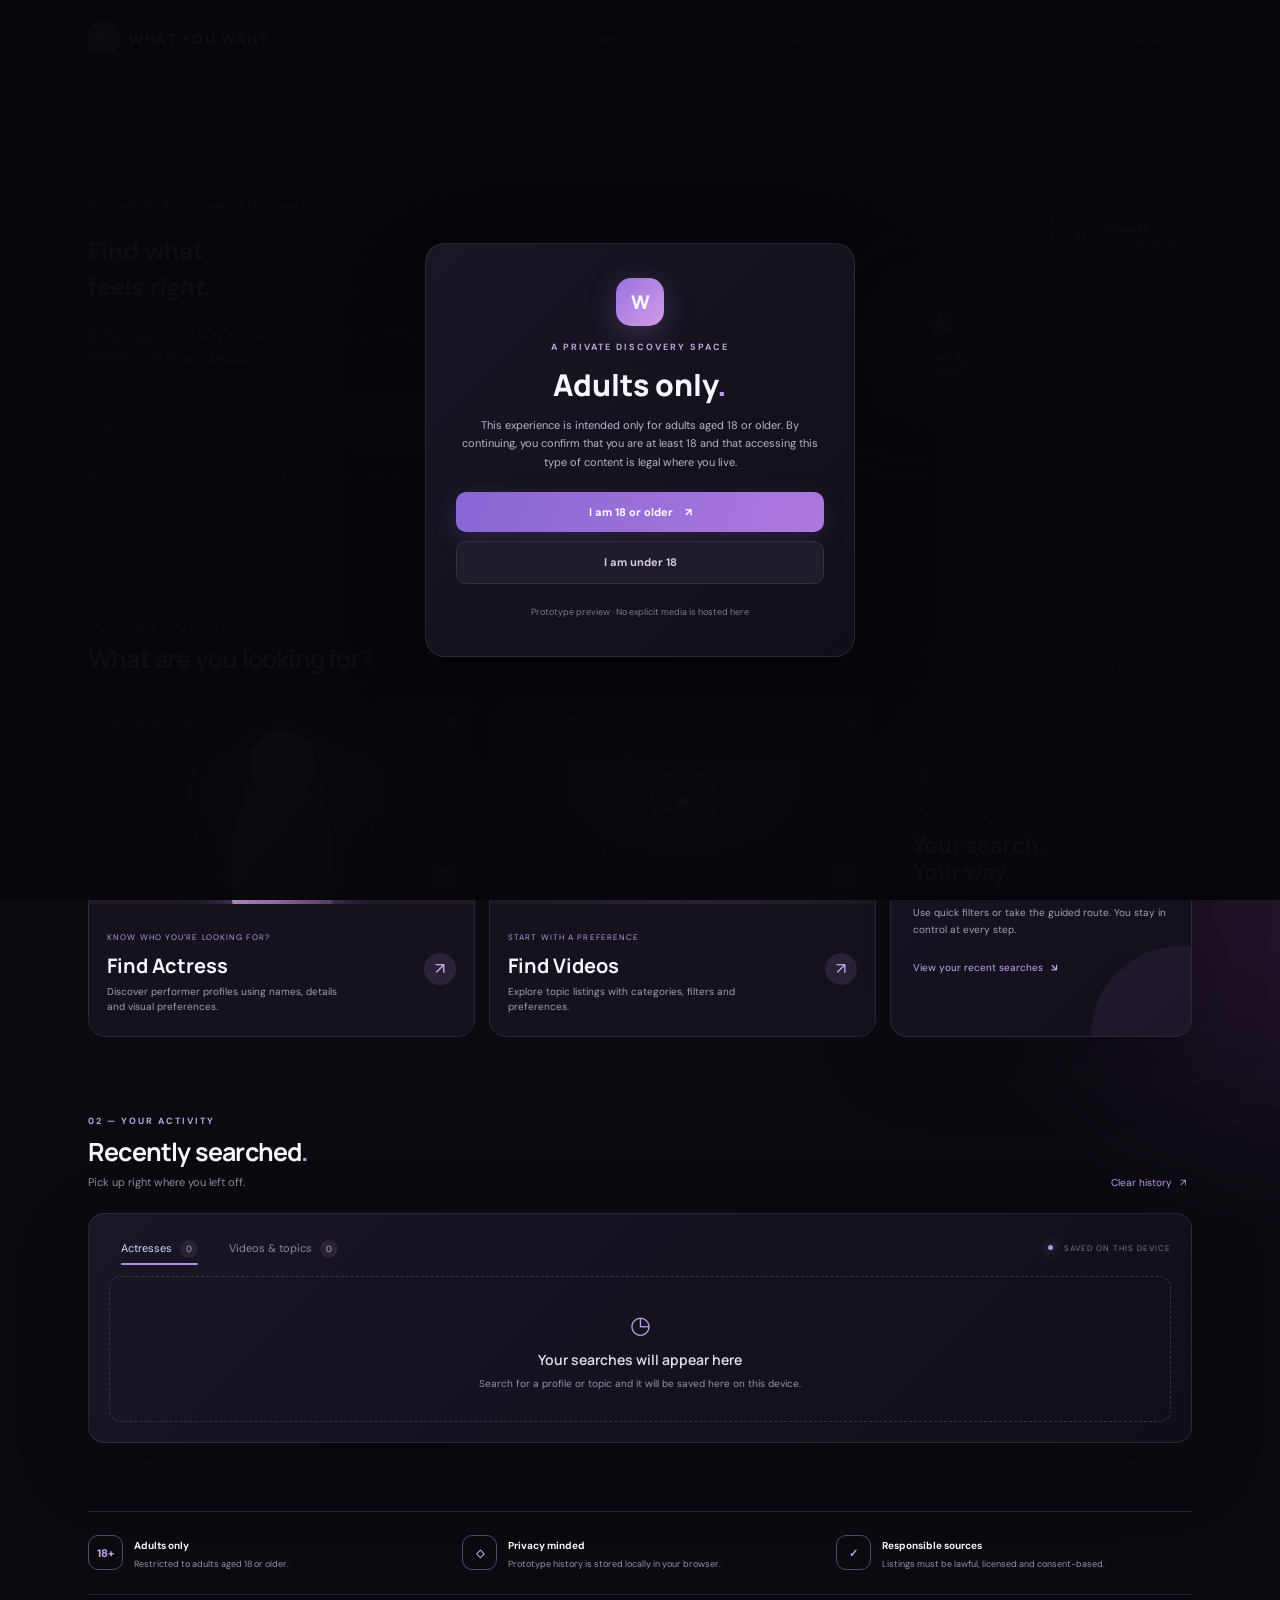
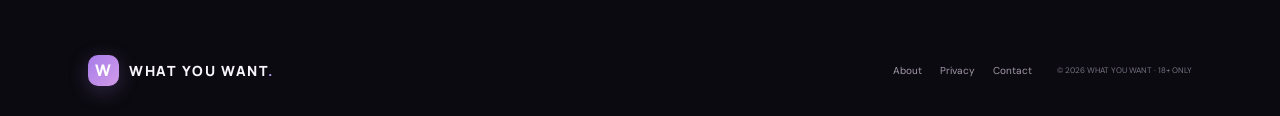
==== index.html @ 70e67f84 "Add files via upload" ====
<!doctype html>
<html lang="en">
<head>
  <meta charset="utf-8">
  <meta name="viewport" content="width=device-width, initial-scale=1">
  <meta name="theme-color" content="#0b0a10">
  <meta name="description" content="WHAT YOU WANT — a private, age-restricted discovery experience.">
  <title>WHAT YOU WANT — Discover what you want</title>
  <link rel="preconnect" href="https://fonts.googleapis.com">
  <link rel="preconnect" href="https://fonts.gstatic.com" crossorigin>
  <link href="https://fonts.googleapis.com/css2?family=DM+Sans:wght@400;500;600;700&family=Manrope:wght@400;500;600;700;800&display=swap" rel="stylesheet">
  <link rel="stylesheet" href="styles.css">
</head>
<body>
  <div class="ambient ambient-one"></div><div class="ambient ambient-two"></div>
  <div class="age-screen" id="ageScreen" role="dialog" aria-modal="true" aria-labelledby="ageTitle">
    <div class="age-card glass">
      <div class="brand-symbol">W<span>Y</span></div>
      <p class="eyebrow">A PRIVATE DISCOVERY SPACE</p>
      <h1 id="ageTitle">Adults only<span>.</span></h1>
      <p>This experience is intended only for adults aged 18 or older. By continuing, you confirm that you are at least 18 and that accessing this type of content is legal where you live.</p>
      <div class="age-actions">
        <button class="button button-primary" id="ageYes">I am 18 or older <span>↗</span></button>
        <button class="button button-ghost" id="ageNo">I am under 18</button>
      </div>
      <small>Prototype preview · No explicit media is hosted here</small>
    </div>
  </div>

  <header class="topbar">
    <a class="brand" href="#" aria-label="WHAT YOU WANT home"><span class="brand-icon">W</span><span>WHAT YOU WANT<span class="brand-dot">.</span></span></a>
    <nav class="main-nav"><a href="#discover" class="nav-active">Discover</a><a href="#recent">Recently searched</a><a href="#about">About</a></nav>
    <div class="top-actions"><span class="adult-pill">18+ ONLY</span><button class="menu-button" id="menuBtn" aria-label="Open menu">☰</button></div>
  </header>

  <main>
    <section class="hero-shell" id="discover">
      <div class="hero-copy">
        <div class="eyebrow"><span class="status-dot"></span> YOUR WORLD. YOUR PREFERENCES.</div>
        <h1>Find what<br>feels <em>right.</em></h1>
        <p>A more personal way to discover performer profiles and explore content topics — all in one place.</p>
        <div class="hero-search glass">
          <span class="search-symbol">⌕</span><input id="globalSearch" type="search" placeholder="Search a name, profile or topic..." aria-label="Search a name, profile or topic">
          <button class="button button-primary" id="globalSearchBtn">Search <span>↗</span></button>
        </div>
        <div class="hero-meta"><span><i></i> Personalised discovery</span><span>Private by design</span><span>Worldwide exploration</span></div>
      </div>
      <div class="hero-visual">
        <div class="visual-orbit orbit-a"></div><div class="visual-orbit orbit-b"></div>
        <div class="visual-core"><span class="core-star">✳</span><span class="core-label">YOUR<br>CHOICE</span></div>
        <div class="floating-chip chip-top"><span class="chip-icon">⌕</span><span><b>Discover</b><small>Your preferences</small></span></div>
        <div class="floating-chip chip-bottom"><span class="chip-check">✓</span><span><b>Made personal</b><small>One search at a time</small></span></div>
      </div>
    </section>

    <section class="content-section" aria-labelledby="startTitle">
      <div class="section-top"><div><div class="eyebrow">01 — START EXPLORING</div><h2 id="startTitle">What are you looking for<span class="accent">?</span></h2></div><span class="section-note">CHOOSE YOUR PATH</span></div>
      <div class="bento-grid">
        <button class="discover-card performer-card" data-mode="actress">
          <div class="card-art performer-art"><div class="portrait-halo"></div><div class="portrait-shape"></div><span class="art-label">PROFILE DISCOVERY</span><span class="art-index">01</span><span class="art-plus">↗</span></div>
          <div class="discover-card-copy"><div><span class="card-kicker">KNOW WHO YOU'RE LOOKING FOR?</span><h3>Find Actress</h3><p>Discover performer profiles using names, details and visual preferences.</p></div><span class="round-arrow">↗</span></div>
        </button>
        <button class="discover-card topic-card" data-mode="video">
          <div class="card-art topic-art"><div class="play-disc">▶</div><div class="topic-frame frame-one"></div><div class="topic-frame frame-two"></div><span class="art-label">TOPIC DISCOVERY</span><span class="art-index">02</span><span class="art-plus">↗</span></div>
          <div class="discover-card-copy"><div><span class="card-kicker">START WITH A PREFERENCE</span><h3>Find Videos</h3><p>Explore topic listings with categories, filters and preferences.</p></div><span class="round-arrow">↗</span></div>
        </button>
        <div class="bento-note glass">
          <span class="note-symbol">✳</span><div class="eyebrow">A BETTER WAY TO EXPLORE</div><h3>Your search.<br>Your way.</h3><p>Use quick filters or take the guided route. You stay in control at every step.</p><a href="#recent">View your recent searches <b>↘</b></a>
        </div>
      </div>
    </section>

    <section class="search-workspace glass" id="searchPanel" hidden>
      <div class="workspace-head"><div><div class="eyebrow" id="searchEyebrow">DISCOVERY WORKSPACE</div><h2 id="searchTitle">Find Actress</h2></div><button class="close-button" id="closeSearch" aria-label="Close search">✕</button></div>
      <div class="workspace-tabs"><button class="tab active" data-tab="manual">Quick filters</button><button class="tab" data-tab="guided">Guided questions</button></div>
      <div id="manualPane">
        <label class="field-label" for="nameQuery">Name or keyword</label><input class="text-input" id="nameQuery" placeholder="Enter a performer name or topic">
        <div class="filter-grid" id="filterGrid">
          <label><span>Country</span><select><option>Any country</option><option>United States</option><option>Japan</option><option>United Kingdom</option><option>Other</option></select></label>
          <label><span>Age range</span><select><option>Any (18+ only)</option><option>18–24</option><option>25–30</option><option>31–40</option><option>41+</option></select></label>
          <label><span>Hair colour</span><select><option>Any</option><option>Black</option><option>Brown</option><option>Blonde</option><option>Red</option></select></label>
          <label><span>Appearance</span><select><option>Any</option><option>Natural</option><option>Glamorous</option><option>Athletic</option></select></label>
        </div>
        <button class="button button-primary" id="runSearch">Show matching listings <span>↗</span></button>
      </div>
      <div id="guidedPane" hidden>
        <div class="question-progress"><span id="questionCount">QUESTION 1 OF 4</span><div><i id="progressBar"></i></div></div>
        <h3 id="questionTitle">Which hair colour do you prefer?</h3><p class="question-hint">Choose one option. Select “No preference” to skip.</p>
        <div class="choice-grid" id="choiceGrid"></div>
        <div class="question-actions"><button class="button button-ghost" id="prevQuestion" disabled>← Back</button><button class="button button-primary" id="nextQuestion">Next step →</button></div>
      </div>
      <div class="results-area" id="resultsArea" hidden><div class="result-heading"><h3>Matching listings</h3><span class="demo-label">PROTOTYPE DATA</span></div><div class="notice">This preview uses sample entries only. Real listings and outbound destinations require verified adult status, consent, lawful publication rights and legitimate source checks.</div><div class="sample-result"><div class="sample-avatar">WY</div><div><strong>Sample discovery listing</strong><p>Example result card · Not a real person or video</p></div><span class="sample-tag">Preview</span></div></div>
    </section>

    <section class="content-section recent-section" id="recent">
      <div class="section-top"><div><div class="eyebrow">02 — YOUR ACTIVITY</div><h2>Recently searched<span class="accent">.</span></h2><p class="section-subtitle">Pick up right where you left off.</p></div><button class="text-action" id="clearHistory">Clear history <span>↗</span></button></div>
      <div class="recent-shell glass"><div class="recent-head"><div class="recent-tabs"><button class="recent-tab active" data-recent="actress">Actresses <span id="actressCount">0</span></button><button class="recent-tab" data-recent="video">Videos & topics <span id="videoCount">0</span></button></div><span class="local-label"><i></i> SAVED ON THIS DEVICE</span></div><div class="recent-grid" id="recentGrid"><div class="empty-state"><span class="empty-icon">◷</span><h3>Your searches will appear here</h3><p>Search for a profile or topic and it will be saved here on this device.</p></div></div></div>
    </section>

    <section class="trust-grid" id="about">
      <div class="trust-item"><span class="trust-icon">18+</span><div><b>Adults only</b><p>Restricted to adults aged 18 or older.</p></div></div>
      <div class="trust-item"><span class="trust-icon">◇</span><div><b>Privacy minded</b><p>Prototype history is stored locally in your browser.</p></div></div>
      <div class="trust-item"><span class="trust-icon">✓</span><div><b>Responsible sources</b><p>Listings must be lawful, licensed and consent-based.</p></div></div>
    </section>
  </main>

  <footer class="footer"><a class="brand" href="#"><span class="brand-icon">W</span><span>WHAT YOU WANT<span class="brand-dot">.</span></span></a><div class="footer-links"><a href="#about">About</a><a href="#about">Privacy</a><a href="#about">Contact</a></div><small>© <span id="year"></span> WHAT YOU WANT · 18+ ONLY</small></footer>
  <div class="toast" id="toast" role="status" aria-live="polite"></div>
  <script src="app.js"></script>
</body>
</html>
---- styles.css ----
@import url('https://fonts.googleapis.com/css2?family=DM+Sans:wght@400;500;600;700&family=Manrope:wght@400;500;600;700;800&display=swap');
:root{--bg:#0b0a10;--surface:#13111b;--surface2:#1a1724;--line:#2b2637;--text:#f8f6fb;--muted:#a9a2b5;--purple:#b89af5;--violet:#8e6be0;--pink:#d49ae8;--max:1160px;--ease:cubic-bezier(.2,.75,.25,1)}
*{box-sizing:border-box}html{scroll-behavior:smooth;scroll-padding-top:90px}body{margin:0;background:var(--bg);color:var(--text);font-family:'DM Sans',sans-serif;line-height:1.5;overflow-x:hidden}button,input,select{font:inherit}button{cursor:pointer}a{color:inherit;text-decoration:none}.ambient{position:absolute;pointer-events:none;filter:blur(100px);opacity:.15;border-radius:50%;z-index:-1}.ambient-one{width:420px;height:420px;background:#8052c7;top:150px;left:-200px}.ambient-two{width:480px;height:480px;background:#a34cba;top:620px;right:-260px}.glass{background:linear-gradient(135deg,rgba(28,24,39,.92),rgba(17,15,24,.94));border:1px solid rgba(199,177,232,.13);box-shadow:0 22px 80px rgba(0,0,0,.2);backdrop-filter:blur(18px)}
.topbar{height:78px;max-width:var(--max);padding:0 28px;margin:auto;display:flex;align-items:center;justify-content:space-between;border-bottom:1px solid rgba(255,255,255,.065)}.brand{display:flex;align-items:center;gap:10px;font:800 14px Manrope,sans-serif;letter-spacing:1.65px}.brand-icon{width:31px;height:31px;border-radius:10px;display:grid;place-items:center;background:linear-gradient(135deg,#a67ce9,#d19be9);font-size:16px;color:#fff;box-shadow:0 5px 20px #a67ce944}.brand-dot{color:var(--purple)}.main-nav{display:flex;gap:34px;font-size:12px;color:#aaa3b6}.main-nav a{transition:color .2s}.main-nav a:hover,.main-nav .nav-active{color:#e1d2ff}.top-actions{display:flex;align-items:center;gap:14px}.adult-pill{font-size:9px;letter-spacing:1.2px;color:#d4c3f0;border:1px solid #59486f;padding:7px 10px;border-radius:20px}.menu-button{display:none;border:0;background:none;color:white;font-size:22px}
.hero-shell{max-width:var(--max);margin:0 auto;padding:88px 28px 90px;min-height:485px;display:grid;grid-template-columns:1.1fr .9fr;align-items:center;position:relative}.hero-copy{position:relative;z-index:2}.eyebrow{font-size:9px;letter-spacing:2px;font-weight:700;color:#bca5e5}.status-dot,.local-label i{display:inline-block;width:6px;height:6px;border-radius:50%;background:#b794f0;margin:0 8px 1px 0;box-shadow:0 0 12px #b794f0}.hero h1{font:800 clamp(48px,6.4vw,78px)/1.02 Manrope,sans-serif;letter-spacing:-4px;margin:20px 0 17px}.hero h1 em{font-style:normal;color:transparent;background:linear-gradient(100deg,#c6a8ff,#e0a4e8);background-clip:text}.hero-copy>p{max-width:475px;color:var(--muted);font-size:14px;margin:0 0 27px}.hero-search{max-width:560px;border-radius:14px;padding:7px 7px 7px 17px;display:flex;align-items:center;gap:12px}.search-symbol{font-size:25px;color:#c4a6f3}.hero-search input{flex:1;min-width:0;background:none;border:0;outline:0;color:white;font-size:12px}.hero-search input::placeholder{color:#817a8d}.button{border:0;border-radius:10px;padding:12px 17px;font-size:11px;font-weight:700;transition:transform .25s var(--ease),filter .25s,background .25s}.button span{margin-left:9px}.button-primary{background:linear-gradient(110deg,#8866d4,#ad78df);color:white;box-shadow:0 7px 24px #9364d533}.button-primary:hover{transform:translateY(-2px);filter:brightness(1.12);box-shadow:0 10px 28px #9364d555}.button-ghost{background:#211c2b;border:1px solid #393047;color:#d5cde0}.button-ghost:hover{background:#2b2339}.hero-meta{display:flex;gap:20px;flex-wrap:wrap;margin-top:19px;color:#817a8e;font-size:9px}.hero-meta i{display:inline-block;width:5px;height:5px;border-radius:50%;background:#a88be4;margin-right:6px}.hero-visual{height:350px;position:relative;display:grid;place-items:center}.visual-orbit{position:absolute;border:1px solid rgba(190,158,238,.23);border-radius:50%;transform:rotate(-24deg)}.orbit-a{width:300px;height:220px;box-shadow:0 0 65px #9568cb16}.orbit-b{width:235px;height:310px;transform:rotate(48deg);border-color:rgba(220,157,228,.19)}.visual-core{width:145px;height:145px;border-radius:42px;transform:rotate(-8deg);background:linear-gradient(145deg,#3d2a58,#171320 70%);border:1px solid #c4a1f35c;box-shadow:0 0 80px #9568cb35,inset 0 0 40px #b38ce51c;display:flex;flex-direction:column;align-items:center;justify-content:center;gap:5px;animation:float 5s ease-in-out infinite}.core-star{font-size:37px;color:#d4baff;line-height:1}.core-label{font:800 9px Manrope;letter-spacing:2px;text-align:center;color:#d6c4f3}.floating-chip{position:absolute;display:flex;align-items:center;gap:10px;padding:11px 14px;background:#1a1624;border:1px solid #57456b;border-radius:13px;box-shadow:0 12px 35px #0005;animation:float 6s ease-in-out infinite}.floating-chip b{display:block;font-size:10px}.floating-chip small{display:block;color:#9d93a9;font-size:9px}.chip-icon,.chip-check{width:30px;height:30px;border-radius:9px;background:#342649;color:#d7baff;display:grid;place-items:center;font-size:19px}.chip-check{background:#25372e;color:#9ce0b6}.chip-top{top:42px;right:0}.chip-bottom{bottom:37px;left:0;animation-delay:-2s}
.content-section{max-width:var(--max);padding:15px 28px 68px;margin:auto}.section-top{display:flex;align-items:end;justify-content:space-between;margin-bottom:22px}.section-top h2{font:700 25px Manrope;letter-spacing:-.8px;margin:6px 0 0}.accent{color:#c09df4}.section-note{font-size:9px;letter-spacing:1.6px;color:#797184}.bento-grid{display:grid;grid-template-columns:1fr 1fr .78fr;gap:14px}.discover-card{padding:0;text-align:left;background:#15121d;border:1px solid #2b2637;border-radius:17px;overflow:hidden;color:var(--text);transition:transform .35s var(--ease),border-color .3s,box-shadow .3s;min-width:0}.discover-card:hover{transform:translateY(-5px);border-color:#765a9b;box-shadow:0 20px 50px #0005}.card-art{height:205px;position:relative;overflow:hidden}.performer-art{background:radial-gradient(ellipse at 52% 45%,#72518d 0,#39284c 39%,#20182a 75%)}.portrait-halo{position:absolute;width:185px;height:185px;border-radius:50%;border:1px solid #d9b6ff66;left:50%;top:52%;transform:translate(-50%,-50%);box-shadow:0 0 55px #c18eff28}.portrait-shape{position:absolute;width:100px;height:132px;left:50%;bottom:-12px;transform:translateX(-50%);border-radius:48% 48% 13% 13%;background:linear-gradient(130deg,#e2c8ec,#936ca8 65%,#483258);filter:drop-shadow(0 0 25px #d3a5ff55)}.portrait-shape:before{content:"";position:absolute;width:65px;height:70px;border-radius:50%;left:18px;top:-54px;background:linear-gradient(130deg,#f2dce8,#a17ca7)}.art-label{position:absolute;left:17px;top:16px;font-size:8px;letter-spacing:1.6px;color:#eadcff}.art-index{position:absolute;right:17px;top:14px;font:700 12px Manrope;color:#e7d6ff}.art-plus{position:absolute;right:16px;bottom:14px;width:29px;height:29px;border-radius:50%;display:grid;place-items:center;background:#ffffff1c;color:white}.topic-art{background:radial-gradient(ellipse at 50% 40%,#674b81,#2a2037 68%,#1b1524)}.play-disc{position:absolute;z-index:3;left:50%;top:50%;transform:translate(-50%,-50%);width:65px;height:65px;border:1px solid #e0c8ff9c;border-radius:50%;display:grid;place-items:center;padding-left:4px;background:#ffffff17;backdrop-filter:blur(8px);box-shadow:0 0 35px #d3a8ff44}.topic-frame{position:absolute;width:180px;height:115px;left:50%;top:50%;border:1px solid #d6b3ff69;border-radius:18px;transform:translate(-50%,-50%) rotate(-16deg)}.frame-two{transform:translate(-50%,-50%) rotate(16deg);width:145px;height:145px;border-radius:50%;border-color:#e4b8ef4d}.discover-card-copy{display:flex;align-items:center;justify-content:space-between;padding:19px 18px 21px;gap:12px}.card-kicker{font-size:8px;letter-spacing:1.1px;color:#b69adf}.discover-card h3{font:700 20px Manrope;margin:5px 0}.discover-card p{font-size:10px;color:#a49bad;line-height:1.55;margin:0;max-width:250px}.round-arrow{flex:0 0 32px;width:32px;height:32px;border-radius:50%;display:grid;place-items:center;background:#2b2239;color:#d4b8ff;transition:transform .25s}.discover-card:hover .round-arrow{transform:rotate(45deg);background:#4a3566}.bento-note{border-radius:17px;padding:22px;display:flex;flex-direction:column;justify-content:center;min-height:100%;position:relative;overflow:hidden}.bento-note:after{content:"";position:absolute;width:180px;height:180px;border-radius:50%;background:#9869cb18;right:-80px;bottom:-90px}.note-symbol{font-size:24px;color:#c5a3f1;margin-bottom:15px}.bento-note h3{font:700 22px/1.2 Manrope;margin:9px 0}.bento-note p{font-size:10px;color:#a9a0b5;line-height:1.7}.bento-note a{font-size:10px;color:#c6a8f2;margin-top:12px}.bento-note a b{margin-left:5px}
.search-workspace{max-width:1104px;margin:0 auto 60px;padding:26px;border-radius:18px;scroll-margin-top:25px;animation:reveal .45s var(--ease)}.workspace-head{display:flex;align-items:center;justify-content:space-between}.workspace-head h2{font:700 25px Manrope;margin:5px 0}.close-button{border:1px solid #42364f;background:#211b2b;color:#d6cce0;border-radius:9px;width:34px;height:34px}.workspace-tabs,.recent-tabs{display:flex;gap:7px;border-bottom:1px solid #332b40;margin:16px 0 22px}.tab,.recent-tab{background:none;border:0;color:#92899e;padding:11px 14px;font-size:11px;position:relative}.tab.active,.recent-tab.active{color:#e1d0ff}.tab.active:after,.recent-tab.active:after{content:"";position:absolute;height:2px;background:#b18be9;bottom:-1px;left:12px;right:12px;border-radius:5px}.field-label,.filter-grid label span{display:block;font-size:10px;color:#c7bdcf;margin-bottom:7px}.text-input,.filter-grid select{width:100%;background:#100e16;border:1px solid #3a3147;border-radius:9px;padding:12px;color:white;outline:none;font-size:11px}.text-input:focus,.filter-grid select:focus{border-color:#a582dc;box-shadow:0 0 0 3px #a582dc20}.filter-grid{display:grid;grid-template-columns:repeat(4,1fr);gap:12px;margin:15px 0 20px}.filter-grid select{color:#cfc6d9}.question-progress{display:flex;align-items:center;gap:16px;color:#b9a1df;font-size:9px;letter-spacing:1px}.question-progress div{height:4px;background:#30283b;flex:1;border-radius:8px;overflow:hidden}.question-progress i{display:block;height:100%;width:25%;background:linear-gradient(90deg,#936edc,#d39be7);transition:width .3s}.search-workspace #questionTitle{font:700 21px Manrope;margin:22px 0 3px}.question-hint{font-size:10px;color:#93899d;margin:0 0 15px}.choice-grid{display:grid;grid-template-columns:repeat(5,1fr);gap:10px}.choice{border:1px solid #3a3047;background:#1a1622;color:#eee;border-radius:12px;padding:10px 7px;text-align:center;transition:.2s}.choice:hover,.choice.selected{border-color:#ad88e7;background:#2c213a;transform:translateY(-2px)}.choice-art{width:64px;height:64px;border-radius:12px;margin:0 auto 8px;background:linear-gradient(145deg,#8a69ad,#38284d);display:grid;place-items:center;font-size:22px;color:#f0ddff}.choice span{font-size:10px}.question-actions{display:flex;justify-content:space-between;margin-top:20px}.results-area{margin-top:25px}.result-heading{display:flex;align-items:center;justify-content:space-between}.result-heading h3{margin:0;font:700 16px Manrope}.demo-label{font-size:8px;letter-spacing:1px;color:#bda4e2}.notice{padding:12px 14px;background:#211b2b;border:1px solid #49395b;color:#c6b8d5;border-radius:10px;font-size:10px;margin:13px 0}.sample-result{display:flex;align-items:center;gap:12px;background:#1b1724;padding:12px;border:1px solid #30283d;border-radius:11px}.sample-avatar{width:44px;height:44px;border-radius:12px;display:grid;place-items:center;background:linear-gradient(135deg,#72518f,#30223f);font-weight:800}.sample-result strong{font-size:11px}.sample-result p{font-size:9px;color:#a49bad;margin:3px 0}.sample-tag{margin-left:auto;font-size:9px;color:#d2b9f4;background:#382b4a;padding:5px 9px;border-radius:20px}
.recent-section{padding-top:10px}.section-subtitle{font-size:11px;color:#938a9c;margin:5px 0 0}.text-action{background:none;border:0;color:#c3a2ef;font-size:10px}.text-action span{margin-left:5px}.recent-shell{border-radius:16px;padding:18px 20px 20px}.recent-head{display:flex;justify-content:space-between;align-items:center}.recent-tabs{margin:0;border:0}.recent-tab{padding:8px 12px}.recent-tab span{font-size:9px;background:#2a2335;padding:3px 6px;border-radius:9px;margin-left:5px;color:#b6a9c5}.local-label{font-size:8px;letter-spacing:1px;color:#7e778a}.local-label i{width:5px;height:5px}.recent-grid{display:grid;grid-template-columns:repeat(3,1fr);gap:10px;margin-top:12px}.empty-state{grid-column:1/-1;text-align:center;padding:30px 15px;border:1px dashed #3b3247;border-radius:12px;color:#9a91a4}.empty-icon{font-size:24px;color:#b79ae4}.empty-state h3{color:#e5deec;font:600 14px Manrope;margin:7px 0}.empty-state p{font-size:10px;margin:0}.history-card{display:flex;gap:10px;align-items:center;padding:10px;background:#17141e;border:1px solid #302a3a;border-radius:11px;cursor:pointer;text-align:left;color:white;transition:.2s}.history-card:hover{border-color:#80639f;transform:translateY(-2px)}.history-thumb{width:43px;height:43px;flex:0 0 43px;border-radius:9px;background:linear-gradient(135deg,#765393,#292039);display:grid;place-items:center;font-size:17px}.history-card strong{font-size:10px;display:block;max-width:160px;overflow:hidden;text-overflow:ellipsis;white-space:nowrap}.history-card small{display:block;color:#9c93a7;font-size:8px;margin-top:3px}
.trust-grid{max-width:1104px;margin:0 auto 60px;padding:20px 0;border-top:1px solid #292433;border-bottom:1px solid #292433;display:grid;grid-template-columns:repeat(3,1fr);gap:18px}.trust-item{display:flex;gap:11px;align-items:center}.trust-icon{width:35px;height:35px;border:1px solid #57456b;color:#c5a5f0;border-radius:10px;display:grid;place-items:center;font-weight:800;font-size:11px}.trust-item b{font-size:10px}.trust-item p{font-size:9px;color:#9990a3;margin:2px 0}.footer{max-width:var(--max);padding:0 28px 30px;margin:auto;display:flex;align-items:center;gap:25px}.footer-links{display:flex;gap:18px;font-size:10px;color:#a39aaa;margin-left:auto}.footer small{font-size:8px;color:#777080}.toast{position:fixed;bottom:22px;left:50%;transform:translate(-50%,18px);opacity:0;background:#30253f;border:1px solid #634d7e;color:white;padding:10px 16px;border-radius:10px;font-size:11px;transition:.25s;pointer-events:none;z-index:60}.toast.show{opacity:1;transform:translate(-50%,0)}[hidden]{display:none!important}
.age-screen{position:fixed;inset:0;z-index:100;background:rgba(7,6,10,.97);display:grid;place-items:center;padding:20px}.age-card{max-width:430px;text-align:center;border-radius:20px;padding:34px 30px}.brand-symbol{width:48px;height:48px;border-radius:15px;margin:0 auto 15px;background:linear-gradient(135deg,#9872df,#d39be8);display:grid;place-items:center;font:800 19px Manrope;box-shadow:0 8px 28px #a77add44}.brand-symbol span{display:none}.age-card h1{font:800 30px Manrope;margin:8px 0}.age-card h1 span{color:#c19af0}.age-card p:not(.eyebrow){font-size:11px;color:#bcb3c8;line-height:1.7}.age-actions{display:grid;gap:9px;margin:20px 0 14px}.age-card small{font-size:9px;color:#81798d}
@keyframes float{0%,100%{translate:0 0}50%{translate:0 -9px}}@keyframes reveal{from{opacity:0;transform:translateY(12px)}to{opacity:1;transform:translateY(0)}}
@media(max-width:900px){.bento-grid{grid-template-columns:1fr 1fr}.bento-note{grid-column:1/-1;min-height:170px}.bento-note h3 br{display:none}.hero-shell{grid-template-columns:1fr .75fr}.hero-visual{transform:scale(.85)}.filter-grid{grid-template-columns:repeat(2,1fr)}.trust-grid{margin-left:28px;margin-right:28px}}
@media(max-width:680px){.topbar{height:66px;padding:0 18px}.main-nav{display:none}.menu-button{display:block}.hero-shell{display:block;padding:67px 20px 62px;min-height:0}.hero h1{font-size:clamp(48px,13vw,68px);letter-spacing:-3px}.hero-copy>p{font-size:12px;max-width:390px}.hero-visual{height:210px;transform:scale(.8);margin-top:14px}.chip-top{right:4%}.chip-bottom{left:4%}.content-section{padding:12px 18px 48px}.section-top h2{font-size:21px}.section-note{display:none}.bento-grid{grid-template-columns:1fr}.bento-note{grid-column:auto;min-height:175px}.card-art{height:190px}.discover-card-copy{padding:16px}.search-workspace{margin:0 18px 45px;padding:18px}.workspace-head h2{font-size:21px}.choice-grid{grid-template-columns:repeat(2,1fr)}.choice-art{width:56px;height:56px}.recent-shell{padding:14px}.recent-head{align-items:flex-start;gap:8px;flex-direction:column}.recent-grid{grid-template-columns:1fr 1fr}.trust-grid{margin:0 18px 45px;padding:18px 0;grid-template-columns:1fr}.footer{padding:0 18px 25px;flex-wrap:wrap}.footer-links{margin-left:0;order:3;width:100%}.footer small{margin-left:auto}}
@media(max-width:390px){.brand{font-size:12px;letter-spacing:1px}.adult-pill{font-size:8px}.hero-search{gap:6px;padding:6px 6px 6px 11px}.hero-search .button{padding:11px 12px}.hero-search input{font-size:10px}.hero-meta{gap:10px;font-size:8px}.recent-grid{grid-template-columns:1fr}.filter-grid{grid-template-columns:1fr}.section-top h2{font-size:19px}.recent-tabs{gap:0}.recent-tab{padding:8px 8px;font-size:10px}}
@media(prefers-reduced-motion:reduce){*,*::before,*::after{scroll-behavior:auto!important;animation-duration:.01ms!important;animation-iteration-count:1!important;transition-duration:.01ms!important}}
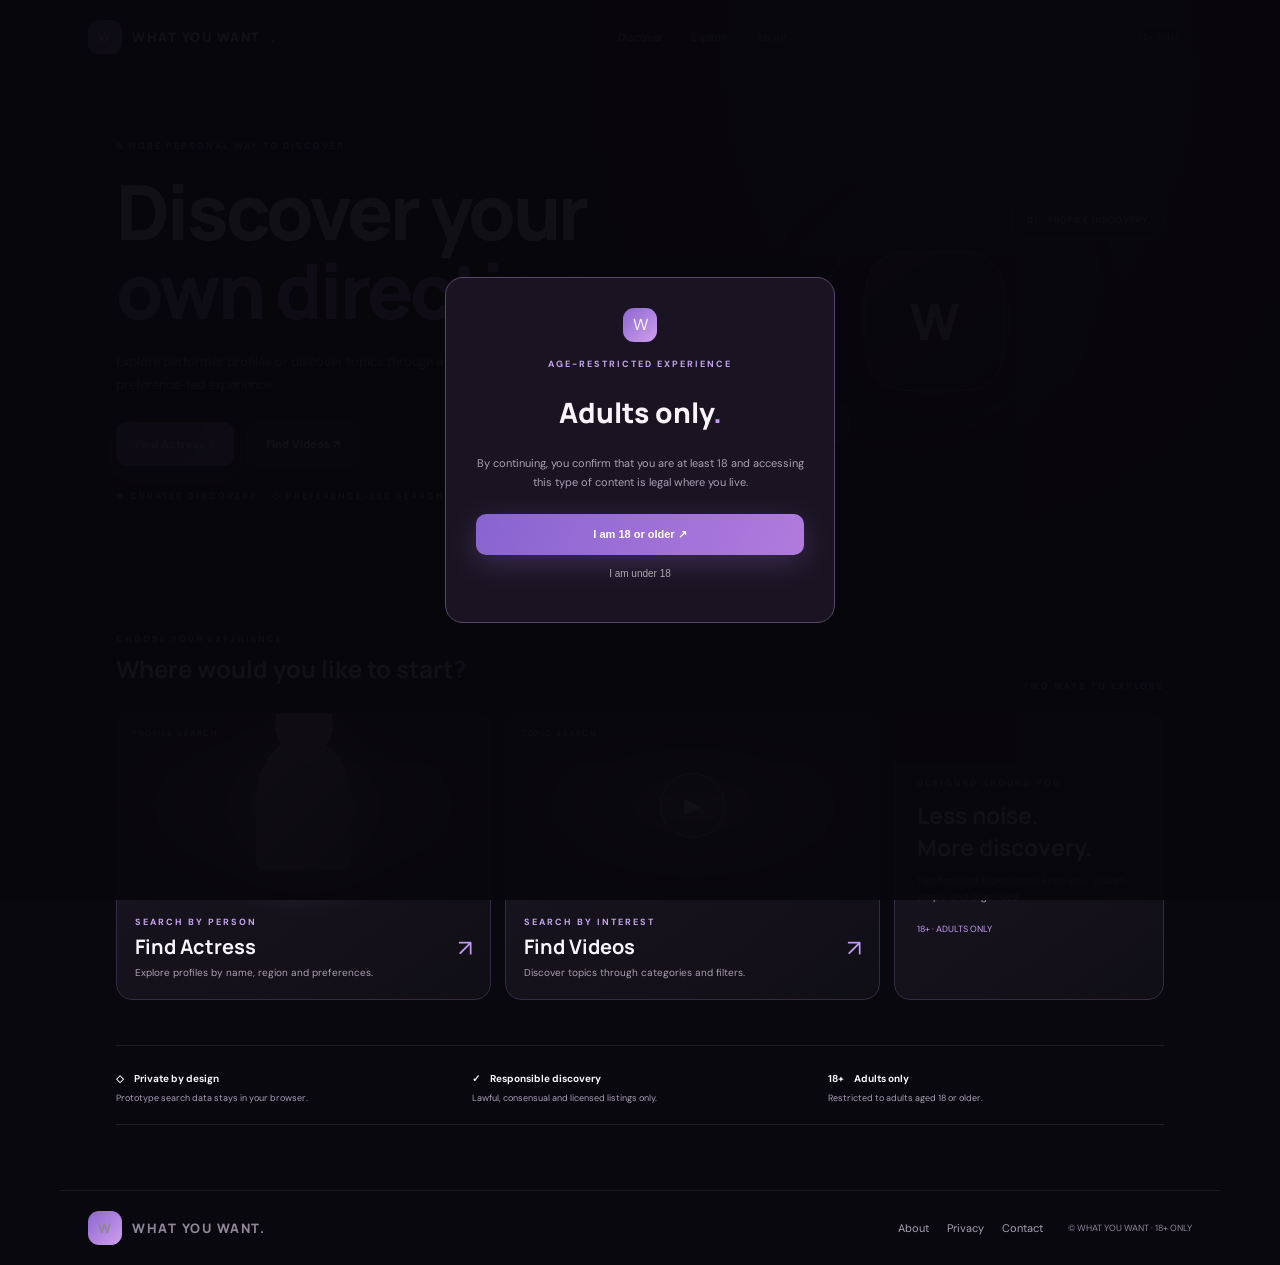
==== commit 3e2495ea: "Add files via upload" ====
--- a/index.html
+++ b/index.html
@@ -1,111 +1,10 @@
-<!doctype html>
-<html lang="en">
-<head>
-  <meta charset="utf-8">
-  <meta name="viewport" content="width=device-width, initial-scale=1">
-  <meta name="theme-color" content="#0b0a10">
-  <meta name="description" content="WHAT YOU WANT — a private, age-restricted discovery experience.">
-  <title>WHAT YOU WANT — Discover what you want</title>
-  <link rel="preconnect" href="https://fonts.googleapis.com">
-  <link rel="preconnect" href="https://fonts.gstatic.com" crossorigin>
-  <link href="https://fonts.googleapis.com/css2?family=DM+Sans:wght@400;500;600;700&family=Manrope:wght@400;500;600;700;800&display=swap" rel="stylesheet">
-  <link rel="stylesheet" href="styles.css">
-</head>
-<body>
-  <div class="ambient ambient-one"></div><div class="ambient ambient-two"></div>
-  <div class="age-screen" id="ageScreen" role="dialog" aria-modal="true" aria-labelledby="ageTitle">
-    <div class="age-card glass">
-      <div class="brand-symbol">W<span>Y</span></div>
-      <p class="eyebrow">A PRIVATE DISCOVERY SPACE</p>
-      <h1 id="ageTitle">Adults only<span>.</span></h1>
-      <p>This experience is intended only for adults aged 18 or older. By continuing, you confirm that you are at least 18 and that accessing this type of content is legal where you live.</p>
-      <div class="age-actions">
-        <button class="button button-primary" id="ageYes">I am 18 or older <span>↗</span></button>
-        <button class="button button-ghost" id="ageNo">I am under 18</button>
-      </div>
-      <small>Prototype preview · No explicit media is hosted here</small>
-    </div>
-  </div>
-
-  <header class="topbar">
-    <a class="brand" href="#" aria-label="WHAT YOU WANT home"><span class="brand-icon">W</span><span>WHAT YOU WANT<span class="brand-dot">.</span></span></a>
-    <nav class="main-nav"><a href="#discover" class="nav-active">Discover</a><a href="#recent">Recently searched</a><a href="#about">About</a></nav>
-    <div class="top-actions"><span class="adult-pill">18+ ONLY</span><button class="menu-button" id="menuBtn" aria-label="Open menu">☰</button></div>
-  </header>
-
-  <main>
-    <section class="hero-shell" id="discover">
-      <div class="hero-copy">
-        <div class="eyebrow"><span class="status-dot"></span> YOUR WORLD. YOUR PREFERENCES.</div>
-        <h1>Find what<br>feels <em>right.</em></h1>
-        <p>A more personal way to discover performer profiles and explore content topics — all in one place.</p>
-        <div class="hero-search glass">
-          <span class="search-symbol">⌕</span><input id="globalSearch" type="search" placeholder="Search a name, profile or topic..." aria-label="Search a name, profile or topic">
-          <button class="button button-primary" id="globalSearchBtn">Search <span>↗</span></button>
-        </div>
-        <div class="hero-meta"><span><i></i> Personalised discovery</span><span>Private by design</span><span>Worldwide exploration</span></div>
-      </div>
-      <div class="hero-visual">
-        <div class="visual-orbit orbit-a"></div><div class="visual-orbit orbit-b"></div>
-        <div class="visual-core"><span class="core-star">✳</span><span class="core-label">YOUR<br>CHOICE</span></div>
-        <div class="floating-chip chip-top"><span class="chip-icon">⌕</span><span><b>Discover</b><small>Your preferences</small></span></div>
-        <div class="floating-chip chip-bottom"><span class="chip-check">✓</span><span><b>Made personal</b><small>One search at a time</small></span></div>
-      </div>
-    </section>
-
-    <section class="content-section" aria-labelledby="startTitle">
-      <div class="section-top"><div><div class="eyebrow">01 — START EXPLORING</div><h2 id="startTitle">What are you looking for<span class="accent">?</span></h2></div><span class="section-note">CHOOSE YOUR PATH</span></div>
-      <div class="bento-grid">
-        <button class="discover-card performer-card" data-mode="actress">
-          <div class="card-art performer-art"><div class="portrait-halo"></div><div class="portrait-shape"></div><span class="art-label">PROFILE DISCOVERY</span><span class="art-index">01</span><span class="art-plus">↗</span></div>
-          <div class="discover-card-copy"><div><span class="card-kicker">KNOW WHO YOU'RE LOOKING FOR?</span><h3>Find Actress</h3><p>Discover performer profiles using names, details and visual preferences.</p></div><span class="round-arrow">↗</span></div>
-        </button>
-        <button class="discover-card topic-card" data-mode="video">
-          <div class="card-art topic-art"><div class="play-disc">▶</div><div class="topic-frame frame-one"></div><div class="topic-frame frame-two"></div><span class="art-label">TOPIC DISCOVERY</span><span class="art-index">02</span><span class="art-plus">↗</span></div>
-          <div class="discover-card-copy"><div><span class="card-kicker">START WITH A PREFERENCE</span><h3>Find Videos</h3><p>Explore topic listings with categories, filters and preferences.</p></div><span class="round-arrow">↗</span></div>
-        </button>
-        <div class="bento-note glass">
-          <span class="note-symbol">✳</span><div class="eyebrow">A BETTER WAY TO EXPLORE</div><h3>Your search.<br>Your way.</h3><p>Use quick filters or take the guided route. You stay in control at every step.</p><a href="#recent">View your recent searches <b>↘</b></a>
-        </div>
-      </div>
-    </section>
-
-    <section class="search-workspace glass" id="searchPanel" hidden>
-      <div class="workspace-head"><div><div class="eyebrow" id="searchEyebrow">DISCOVERY WORKSPACE</div><h2 id="searchTitle">Find Actress</h2></div><button class="close-button" id="closeSearch" aria-label="Close search">✕</button></div>
-      <div class="workspace-tabs"><button class="tab active" data-tab="manual">Quick filters</button><button class="tab" data-tab="guided">Guided questions</button></div>
-      <div id="manualPane">
-        <label class="field-label" for="nameQuery">Name or keyword</label><input class="text-input" id="nameQuery" placeholder="Enter a performer name or topic">
-        <div class="filter-grid" id="filterGrid">
-          <label><span>Country</span><select><option>Any country</option><option>United States</option><option>Japan</option><option>United Kingdom</option><option>Other</option></select></label>
-          <label><span>Age range</span><select><option>Any (18+ only)</option><option>18–24</option><option>25–30</option><option>31–40</option><option>41+</option></select></label>
-          <label><span>Hair colour</span><select><option>Any</option><option>Black</option><option>Brown</option><option>Blonde</option><option>Red</option></select></label>
-          <label><span>Appearance</span><select><option>Any</option><option>Natural</option><option>Glamorous</option><option>Athletic</option></select></label>
-        </div>
-        <button class="button button-primary" id="runSearch">Show matching listings <span>↗</span></button>
-      </div>
-      <div id="guidedPane" hidden>
-        <div class="question-progress"><span id="questionCount">QUESTION 1 OF 4</span><div><i id="progressBar"></i></div></div>
-        <h3 id="questionTitle">Which hair colour do you prefer?</h3><p class="question-hint">Choose one option. Select “No preference” to skip.</p>
-        <div class="choice-grid" id="choiceGrid"></div>
-        <div class="question-actions"><button class="button button-ghost" id="prevQuestion" disabled>← Back</button><button class="button button-primary" id="nextQuestion">Next step →</button></div>
-      </div>
-      <div class="results-area" id="resultsArea" hidden><div class="result-heading"><h3>Matching listings</h3><span class="demo-label">PROTOTYPE DATA</span></div><div class="notice">This preview uses sample entries only. Real listings and outbound destinations require verified adult status, consent, lawful publication rights and legitimate source checks.</div><div class="sample-result"><div class="sample-avatar">WY</div><div><strong>Sample discovery listing</strong><p>Example result card · Not a real person or video</p></div><span class="sample-tag">Preview</span></div></div>
-    </section>
-
-    <section class="content-section recent-section" id="recent">
-      <div class="section-top"><div><div class="eyebrow">02 — YOUR ACTIVITY</div><h2>Recently searched<span class="accent">.</span></h2><p class="section-subtitle">Pick up right where you left off.</p></div><button class="text-action" id="clearHistory">Clear history <span>↗</span></button></div>
-      <div class="recent-shell glass"><div class="recent-head"><div class="recent-tabs"><button class="recent-tab active" data-recent="actress">Actresses <span id="actressCount">0</span></button><button class="recent-tab" data-recent="video">Videos & topics <span id="videoCount">0</span></button></div><span class="local-label"><i></i> SAVED ON THIS DEVICE</span></div><div class="recent-grid" id="recentGrid"><div class="empty-state"><span class="empty-icon">◷</span><h3>Your searches will appear here</h3><p>Search for a profile or topic and it will be saved here on this device.</p></div></div></div>
-    </section>
-
-    <section class="trust-grid" id="about">
-      <div class="trust-item"><span class="trust-icon">18+</span><div><b>Adults only</b><p>Restricted to adults aged 18 or older.</p></div></div>
-      <div class="trust-item"><span class="trust-icon">◇</span><div><b>Privacy minded</b><p>Prototype history is stored locally in your browser.</p></div></div>
-      <div class="trust-item"><span class="trust-icon">✓</span><div><b>Responsible sources</b><p>Listings must be lawful, licensed and consent-based.</p></div></div>
-    </section>
-  </main>
-
-  <footer class="footer"><a class="brand" href="#"><span class="brand-icon">W</span><span>WHAT YOU WANT<span class="brand-dot">.</span></span></a><div class="footer-links"><a href="#about">About</a><a href="#about">Privacy</a><a href="#about">Contact</a></div><small>© <span id="year"></span> WHAT YOU WANT · 18+ ONLY</small></footer>
-  <div class="toast" id="toast" role="status" aria-live="polite"></div>
-  <script src="app.js"></script>
-</body>
-</html>+<!doctype html><html lang="en"><head><meta charset="utf-8"><meta name="viewport" content="width=device-width,initial-scale=1"><title>WHAT YOU WANT — Discover</title><link rel="stylesheet" href="styles.css"></head><body>
+<header class="header"><a class="logo" href="index.html"><span class="mark">W</span>WHAT YOU WANT<span class="purple">.</span></a><nav><a class="active" href="index.html">Discover</a><a href="#explore">Explore</a><a href="#about">About</a></nav><span class="tag">18+ ONLY</span></header>
+<main><section class="wrap hero"><div><div class="eyebrow">A MORE PERSONAL WAY TO DISCOVER</div><h1>Discover your<br><span>own direction.</span></h1><p>Explore performer profiles or discover topics through a focused, preference-led experience.</p><div class="actions"><a class="btn primary" href="actress.html">Find Actress ↗</a><a class="btn secondary" href="videos.html">Find Videos ↗</a></div><div class="eyebrow" style="margin-top:24px">✳ CURATED DISCOVERY　 ◇ PREFERENCE-LED SEARCH</div></div><div class="art"><div class="ring"></div><div class="ring r2"></div><div class="core">W</div><div class="chip c1">01　PROFILE DISCOVERY</div><div class="chip c2">02　TOPIC DISCOVERY</div></div></section>
+<section class="wrap" id="explore"><div class="sectionhead"><div><div class="eyebrow">CHOOSE YOUR EXPERIENCE</div><h2>Where would you like to start<span class="purple">?</span></h2></div><span class="eyebrow">TWO WAYS TO EXPLORE</span></div><div class="grid">
+<a class="card" href="actress.html"><div class="visual"><label>PROFILE SEARCH</label><div class="figure"></div></div><div class="cardbody"><div><div class="eyebrow">SEARCH BY PERSON</div><h3>Find Actress</h3><p>Explore profiles by name, region and preferences.</p></div><span class="arrow">↗</span></div></a>
+<a class="card" href="videos.html"><div class="visual v2"><label>TOPIC SEARCH</label><div class="play">▶</div></div><div class="cardbody"><div><div class="eyebrow">SEARCH BY INTEREST</div><h3>Find Videos</h3><p>Discover topics through categories and filters.</p></div><span class="arrow">↗</span></div></a>
+<div class="side"><div class="eyebrow">DESIGNED AROUND YOU</div><h3>Less noise.<br>More discovery.</h3><p>Two focused experiences keep your search simple and organised.</p><small>18+ · ADULTS ONLY</small></div></div>
+<div class="strip" id="about"><div><b>◇　Private by design</b><small>Prototype search data stays in your browser.</small></div><div><b>✓　Responsible discovery</b><small>Lawful, consensual and licensed listings only.</small></div><div><b>18+　Adults only</b><small>Restricted to adults aged 18 or older.</small></div></div></section></main>
+<footer><a class="logo" href="index.html"><span class="mark">W</span>WHAT YOU WANT.</a><div class="footlinks"><a href="#about">About</a><a href="#about">Privacy</a><a href="#about">Contact</a></div><span>© WHAT YOU WANT · 18+ ONLY</span></footer>
+<div class="age" id="age"><div class="agebox"><div class="mark" style="margin:auto">W</div><div class="eyebrow" style="margin-top:16px">AGE-RESTRICTED EXPERIENCE</div><h2>Adults only<span class="purple">.</span></h2><p>By continuing, you confirm that you are at least 18 and accessing this type of content is legal where you live.</p><button class="btn primary full" id="enter">I am 18 or older ↗</button><button class="under" id="leave">I am under 18</button></div></div><script src="app.js"></script></body></html>
--- a/styles.css
+++ b/styles.css
@@ -1,15 +1,4 @@
-@import url('https://fonts.googleapis.com/css2?family=DM+Sans:wght@400;500;600;700&family=Manrope:wght@400;500;600;700;800&display=swap');
-:root{--bg:#0b0a10;--surface:#13111b;--surface2:#1a1724;--line:#2b2637;--text:#f8f6fb;--muted:#a9a2b5;--purple:#b89af5;--violet:#8e6be0;--pink:#d49ae8;--max:1160px;--ease:cubic-bezier(.2,.75,.25,1)}
-*{box-sizing:border-box}html{scroll-behavior:smooth;scroll-padding-top:90px}body{margin:0;background:var(--bg);color:var(--text);font-family:'DM Sans',sans-serif;line-height:1.5;overflow-x:hidden}button,input,select{font:inherit}button{cursor:pointer}a{color:inherit;text-decoration:none}.ambient{position:absolute;pointer-events:none;filter:blur(100px);opacity:.15;border-radius:50%;z-index:-1}.ambient-one{width:420px;height:420px;background:#8052c7;top:150px;left:-200px}.ambient-two{width:480px;height:480px;background:#a34cba;top:620px;right:-260px}.glass{background:linear-gradient(135deg,rgba(28,24,39,.92),rgba(17,15,24,.94));border:1px solid rgba(199,177,232,.13);box-shadow:0 22px 80px rgba(0,0,0,.2);backdrop-filter:blur(18px)}
-.topbar{height:78px;max-width:var(--max);padding:0 28px;margin:auto;display:flex;align-items:center;justify-content:space-between;border-bottom:1px solid rgba(255,255,255,.065)}.brand{display:flex;align-items:center;gap:10px;font:800 14px Manrope,sans-serif;letter-spacing:1.65px}.brand-icon{width:31px;height:31px;border-radius:10px;display:grid;place-items:center;background:linear-gradient(135deg,#a67ce9,#d19be9);font-size:16px;color:#fff;box-shadow:0 5px 20px #a67ce944}.brand-dot{color:var(--purple)}.main-nav{display:flex;gap:34px;font-size:12px;color:#aaa3b6}.main-nav a{transition:color .2s}.main-nav a:hover,.main-nav .nav-active{color:#e1d2ff}.top-actions{display:flex;align-items:center;gap:14px}.adult-pill{font-size:9px;letter-spacing:1.2px;color:#d4c3f0;border:1px solid #59486f;padding:7px 10px;border-radius:20px}.menu-button{display:none;border:0;background:none;color:white;font-size:22px}
-.hero-shell{max-width:var(--max);margin:0 auto;padding:88px 28px 90px;min-height:485px;display:grid;grid-template-columns:1.1fr .9fr;align-items:center;position:relative}.hero-copy{position:relative;z-index:2}.eyebrow{font-size:9px;letter-spacing:2px;font-weight:700;color:#bca5e5}.status-dot,.local-label i{display:inline-block;width:6px;height:6px;border-radius:50%;background:#b794f0;margin:0 8px 1px 0;box-shadow:0 0 12px #b794f0}.hero h1{font:800 clamp(48px,6.4vw,78px)/1.02 Manrope,sans-serif;letter-spacing:-4px;margin:20px 0 17px}.hero h1 em{font-style:normal;color:transparent;background:linear-gradient(100deg,#c6a8ff,#e0a4e8);background-clip:text}.hero-copy>p{max-width:475px;color:var(--muted);font-size:14px;margin:0 0 27px}.hero-search{max-width:560px;border-radius:14px;padding:7px 7px 7px 17px;display:flex;align-items:center;gap:12px}.search-symbol{font-size:25px;color:#c4a6f3}.hero-search input{flex:1;min-width:0;background:none;border:0;outline:0;color:white;font-size:12px}.hero-search input::placeholder{color:#817a8d}.button{border:0;border-radius:10px;padding:12px 17px;font-size:11px;font-weight:700;transition:transform .25s var(--ease),filter .25s,background .25s}.button span{margin-left:9px}.button-primary{background:linear-gradient(110deg,#8866d4,#ad78df);color:white;box-shadow:0 7px 24px #9364d533}.button-primary:hover{transform:translateY(-2px);filter:brightness(1.12);box-shadow:0 10px 28px #9364d555}.button-ghost{background:#211c2b;border:1px solid #393047;color:#d5cde0}.button-ghost:hover{background:#2b2339}.hero-meta{display:flex;gap:20px;flex-wrap:wrap;margin-top:19px;color:#817a8e;font-size:9px}.hero-meta i{display:inline-block;width:5px;height:5px;border-radius:50%;background:#a88be4;margin-right:6px}.hero-visual{height:350px;position:relative;display:grid;place-items:center}.visual-orbit{position:absolute;border:1px solid rgba(190,158,238,.23);border-radius:50%;transform:rotate(-24deg)}.orbit-a{width:300px;height:220px;box-shadow:0 0 65px #9568cb16}.orbit-b{width:235px;height:310px;transform:rotate(48deg);border-color:rgba(220,157,228,.19)}.visual-core{width:145px;height:145px;border-radius:42px;transform:rotate(-8deg);background:linear-gradient(145deg,#3d2a58,#171320 70%);border:1px solid #c4a1f35c;box-shadow:0 0 80px #9568cb35,inset 0 0 40px #b38ce51c;display:flex;flex-direction:column;align-items:center;justify-content:center;gap:5px;animation:float 5s ease-in-out infinite}.core-star{font-size:37px;color:#d4baff;line-height:1}.core-label{font:800 9px Manrope;letter-spacing:2px;text-align:center;color:#d6c4f3}.floating-chip{position:absolute;display:flex;align-items:center;gap:10px;padding:11px 14px;background:#1a1624;border:1px solid #57456b;border-radius:13px;box-shadow:0 12px 35px #0005;animation:float 6s ease-in-out infinite}.floating-chip b{display:block;font-size:10px}.floating-chip small{display:block;color:#9d93a9;font-size:9px}.chip-icon,.chip-check{width:30px;height:30px;border-radius:9px;background:#342649;color:#d7baff;display:grid;place-items:center;font-size:19px}.chip-check{background:#25372e;color:#9ce0b6}.chip-top{top:42px;right:0}.chip-bottom{bottom:37px;left:0;animation-delay:-2s}
-.content-section{max-width:var(--max);padding:15px 28px 68px;margin:auto}.section-top{display:flex;align-items:end;justify-content:space-between;margin-bottom:22px}.section-top h2{font:700 25px Manrope;letter-spacing:-.8px;margin:6px 0 0}.accent{color:#c09df4}.section-note{font-size:9px;letter-spacing:1.6px;color:#797184}.bento-grid{display:grid;grid-template-columns:1fr 1fr .78fr;gap:14px}.discover-card{padding:0;text-align:left;background:#15121d;border:1px solid #2b2637;border-radius:17px;overflow:hidden;color:var(--text);transition:transform .35s var(--ease),border-color .3s,box-shadow .3s;min-width:0}.discover-card:hover{transform:translateY(-5px);border-color:#765a9b;box-shadow:0 20px 50px #0005}.card-art{height:205px;position:relative;overflow:hidden}.performer-art{background:radial-gradient(ellipse at 52% 45%,#72518d 0,#39284c 39%,#20182a 75%)}.portrait-halo{position:absolute;width:185px;height:185px;border-radius:50%;border:1px solid #d9b6ff66;left:50%;top:52%;transform:translate(-50%,-50%);box-shadow:0 0 55px #c18eff28}.portrait-shape{position:absolute;width:100px;height:132px;left:50%;bottom:-12px;transform:translateX(-50%);border-radius:48% 48% 13% 13%;background:linear-gradient(130deg,#e2c8ec,#936ca8 65%,#483258);filter:drop-shadow(0 0 25px #d3a5ff55)}.portrait-shape:before{content:"";position:absolute;width:65px;height:70px;border-radius:50%;left:18px;top:-54px;background:linear-gradient(130deg,#f2dce8,#a17ca7)}.art-label{position:absolute;left:17px;top:16px;font-size:8px;letter-spacing:1.6px;color:#eadcff}.art-index{position:absolute;right:17px;top:14px;font:700 12px Manrope;color:#e7d6ff}.art-plus{position:absolute;right:16px;bottom:14px;width:29px;height:29px;border-radius:50%;display:grid;place-items:center;background:#ffffff1c;color:white}.topic-art{background:radial-gradient(ellipse at 50% 40%,#674b81,#2a2037 68%,#1b1524)}.play-disc{position:absolute;z-index:3;left:50%;top:50%;transform:translate(-50%,-50%);width:65px;height:65px;border:1px solid #e0c8ff9c;border-radius:50%;display:grid;place-items:center;padding-left:4px;background:#ffffff17;backdrop-filter:blur(8px);box-shadow:0 0 35px #d3a8ff44}.topic-frame{position:absolute;width:180px;height:115px;left:50%;top:50%;border:1px solid #d6b3ff69;border-radius:18px;transform:translate(-50%,-50%) rotate(-16deg)}.frame-two{transform:translate(-50%,-50%) rotate(16deg);width:145px;height:145px;border-radius:50%;border-color:#e4b8ef4d}.discover-card-copy{display:flex;align-items:center;justify-content:space-between;padding:19px 18px 21px;gap:12px}.card-kicker{font-size:8px;letter-spacing:1.1px;color:#b69adf}.discover-card h3{font:700 20px Manrope;margin:5px 0}.discover-card p{font-size:10px;color:#a49bad;line-height:1.55;margin:0;max-width:250px}.round-arrow{flex:0 0 32px;width:32px;height:32px;border-radius:50%;display:grid;place-items:center;background:#2b2239;color:#d4b8ff;transition:transform .25s}.discover-card:hover .round-arrow{transform:rotate(45deg);background:#4a3566}.bento-note{border-radius:17px;padding:22px;display:flex;flex-direction:column;justify-content:center;min-height:100%;position:relative;overflow:hidden}.bento-note:after{content:"";position:absolute;width:180px;height:180px;border-radius:50%;background:#9869cb18;right:-80px;bottom:-90px}.note-symbol{font-size:24px;color:#c5a3f1;margin-bottom:15px}.bento-note h3{font:700 22px/1.2 Manrope;margin:9px 0}.bento-note p{font-size:10px;color:#a9a0b5;line-height:1.7}.bento-note a{font-size:10px;color:#c6a8f2;margin-top:12px}.bento-note a b{margin-left:5px}
-.search-workspace{max-width:1104px;margin:0 auto 60px;padding:26px;border-radius:18px;scroll-margin-top:25px;animation:reveal .45s var(--ease)}.workspace-head{display:flex;align-items:center;justify-content:space-between}.workspace-head h2{font:700 25px Manrope;margin:5px 0}.close-button{border:1px solid #42364f;background:#211b2b;color:#d6cce0;border-radius:9px;width:34px;height:34px}.workspace-tabs,.recent-tabs{display:flex;gap:7px;border-bottom:1px solid #332b40;margin:16px 0 22px}.tab,.recent-tab{background:none;border:0;color:#92899e;padding:11px 14px;font-size:11px;position:relative}.tab.active,.recent-tab.active{color:#e1d0ff}.tab.active:after,.recent-tab.active:after{content:"";position:absolute;height:2px;background:#b18be9;bottom:-1px;left:12px;right:12px;border-radius:5px}.field-label,.filter-grid label span{display:block;font-size:10px;color:#c7bdcf;margin-bottom:7px}.text-input,.filter-grid select{width:100%;background:#100e16;border:1px solid #3a3147;border-radius:9px;padding:12px;color:white;outline:none;font-size:11px}.text-input:focus,.filter-grid select:focus{border-color:#a582dc;box-shadow:0 0 0 3px #a582dc20}.filter-grid{display:grid;grid-template-columns:repeat(4,1fr);gap:12px;margin:15px 0 20px}.filter-grid select{color:#cfc6d9}.question-progress{display:flex;align-items:center;gap:16px;color:#b9a1df;font-size:9px;letter-spacing:1px}.question-progress div{height:4px;background:#30283b;flex:1;border-radius:8px;overflow:hidden}.question-progress i{display:block;height:100%;width:25%;background:linear-gradient(90deg,#936edc,#d39be7);transition:width .3s}.search-workspace #questionTitle{font:700 21px Manrope;margin:22px 0 3px}.question-hint{font-size:10px;color:#93899d;margin:0 0 15px}.choice-grid{display:grid;grid-template-columns:repeat(5,1fr);gap:10px}.choice{border:1px solid #3a3047;background:#1a1622;color:#eee;border-radius:12px;padding:10px 7px;text-align:center;transition:.2s}.choice:hover,.choice.selected{border-color:#ad88e7;background:#2c213a;transform:translateY(-2px)}.choice-art{width:64px;height:64px;border-radius:12px;margin:0 auto 8px;background:linear-gradient(145deg,#8a69ad,#38284d);display:grid;place-items:center;font-size:22px;color:#f0ddff}.choice span{font-size:10px}.question-actions{display:flex;justify-content:space-between;margin-top:20px}.results-area{margin-top:25px}.result-heading{display:flex;align-items:center;justify-content:space-between}.result-heading h3{margin:0;font:700 16px Manrope}.demo-label{font-size:8px;letter-spacing:1px;color:#bda4e2}.notice{padding:12px 14px;background:#211b2b;border:1px solid #49395b;color:#c6b8d5;border-radius:10px;font-size:10px;margin:13px 0}.sample-result{display:flex;align-items:center;gap:12px;background:#1b1724;padding:12px;border:1px solid #30283d;border-radius:11px}.sample-avatar{width:44px;height:44px;border-radius:12px;display:grid;place-items:center;background:linear-gradient(135deg,#72518f,#30223f);font-weight:800}.sample-result strong{font-size:11px}.sample-result p{font-size:9px;color:#a49bad;margin:3px 0}.sample-tag{margin-left:auto;font-size:9px;color:#d2b9f4;background:#382b4a;padding:5px 9px;border-radius:20px}
-.recent-section{padding-top:10px}.section-subtitle{font-size:11px;color:#938a9c;margin:5px 0 0}.text-action{background:none;border:0;color:#c3a2ef;font-size:10px}.text-action span{margin-left:5px}.recent-shell{border-radius:16px;padding:18px 20px 20px}.recent-head{display:flex;justify-content:space-between;align-items:center}.recent-tabs{margin:0;border:0}.recent-tab{padding:8px 12px}.recent-tab span{font-size:9px;background:#2a2335;padding:3px 6px;border-radius:9px;margin-left:5px;color:#b6a9c5}.local-label{font-size:8px;letter-spacing:1px;color:#7e778a}.local-label i{width:5px;height:5px}.recent-grid{display:grid;grid-template-columns:repeat(3,1fr);gap:10px;margin-top:12px}.empty-state{grid-column:1/-1;text-align:center;padding:30px 15px;border:1px dashed #3b3247;border-radius:12px;color:#9a91a4}.empty-icon{font-size:24px;color:#b79ae4}.empty-state h3{color:#e5deec;font:600 14px Manrope;margin:7px 0}.empty-state p{font-size:10px;margin:0}.history-card{display:flex;gap:10px;align-items:center;padding:10px;background:#17141e;border:1px solid #302a3a;border-radius:11px;cursor:pointer;text-align:left;color:white;transition:.2s}.history-card:hover{border-color:#80639f;transform:translateY(-2px)}.history-thumb{width:43px;height:43px;flex:0 0 43px;border-radius:9px;background:linear-gradient(135deg,#765393,#292039);display:grid;place-items:center;font-size:17px}.history-card strong{font-size:10px;display:block;max-width:160px;overflow:hidden;text-overflow:ellipsis;white-space:nowrap}.history-card small{display:block;color:#9c93a7;font-size:8px;margin-top:3px}
-.trust-grid{max-width:1104px;margin:0 auto 60px;padding:20px 0;border-top:1px solid #292433;border-bottom:1px solid #292433;display:grid;grid-template-columns:repeat(3,1fr);gap:18px}.trust-item{display:flex;gap:11px;align-items:center}.trust-icon{width:35px;height:35px;border:1px solid #57456b;color:#c5a5f0;border-radius:10px;display:grid;place-items:center;font-weight:800;font-size:11px}.trust-item b{font-size:10px}.trust-item p{font-size:9px;color:#9990a3;margin:2px 0}.footer{max-width:var(--max);padding:0 28px 30px;margin:auto;display:flex;align-items:center;gap:25px}.footer-links{display:flex;gap:18px;font-size:10px;color:#a39aaa;margin-left:auto}.footer small{font-size:8px;color:#777080}.toast{position:fixed;bottom:22px;left:50%;transform:translate(-50%,18px);opacity:0;background:#30253f;border:1px solid #634d7e;color:white;padding:10px 16px;border-radius:10px;font-size:11px;transition:.25s;pointer-events:none;z-index:60}.toast.show{opacity:1;transform:translate(-50%,0)}[hidden]{display:none!important}
-.age-screen{position:fixed;inset:0;z-index:100;background:rgba(7,6,10,.97);display:grid;place-items:center;padding:20px}.age-card{max-width:430px;text-align:center;border-radius:20px;padding:34px 30px}.brand-symbol{width:48px;height:48px;border-radius:15px;margin:0 auto 15px;background:linear-gradient(135deg,#9872df,#d39be8);display:grid;place-items:center;font:800 19px Manrope;box-shadow:0 8px 28px #a77add44}.brand-symbol span{display:none}.age-card h1{font:800 30px Manrope;margin:8px 0}.age-card h1 span{color:#c19af0}.age-card p:not(.eyebrow){font-size:11px;color:#bcb3c8;line-height:1.7}.age-actions{display:grid;gap:9px;margin:20px 0 14px}.age-card small{font-size:9px;color:#81798d}
-@keyframes float{0%,100%{translate:0 0}50%{translate:0 -9px}}@keyframes reveal{from{opacity:0;transform:translateY(12px)}to{opacity:1;transform:translateY(0)}}
-@media(max-width:900px){.bento-grid{grid-template-columns:1fr 1fr}.bento-note{grid-column:1/-1;min-height:170px}.bento-note h3 br{display:none}.hero-shell{grid-template-columns:1fr .75fr}.hero-visual{transform:scale(.85)}.filter-grid{grid-template-columns:repeat(2,1fr)}.trust-grid{margin-left:28px;margin-right:28px}}
-@media(max-width:680px){.topbar{height:66px;padding:0 18px}.main-nav{display:none}.menu-button{display:block}.hero-shell{display:block;padding:67px 20px 62px;min-height:0}.hero h1{font-size:clamp(48px,13vw,68px);letter-spacing:-3px}.hero-copy>p{font-size:12px;max-width:390px}.hero-visual{height:210px;transform:scale(.8);margin-top:14px}.chip-top{right:4%}.chip-bottom{left:4%}.content-section{padding:12px 18px 48px}.section-top h2{font-size:21px}.section-note{display:none}.bento-grid{grid-template-columns:1fr}.bento-note{grid-column:auto;min-height:175px}.card-art{height:190px}.discover-card-copy{padding:16px}.search-workspace{margin:0 18px 45px;padding:18px}.workspace-head h2{font-size:21px}.choice-grid{grid-template-columns:repeat(2,1fr)}.choice-art{width:56px;height:56px}.recent-shell{padding:14px}.recent-head{align-items:flex-start;gap:8px;flex-direction:column}.recent-grid{grid-template-columns:1fr 1fr}.trust-grid{margin:0 18px 45px;padding:18px 0;grid-template-columns:1fr}.footer{padding:0 18px 25px;flex-wrap:wrap}.footer-links{margin-left:0;order:3;width:100%}.footer small{margin-left:auto}}
-@media(max-width:390px){.brand{font-size:12px;letter-spacing:1px}.adult-pill{font-size:8px}.hero-search{gap:6px;padding:6px 6px 6px 11px}.hero-search .button{padding:11px 12px}.hero-search input{font-size:10px}.hero-meta{gap:10px;font-size:8px}.recent-grid{grid-template-columns:1fr}.filter-grid{grid-template-columns:1fr}.section-top h2{font-size:19px}.recent-tabs{gap:0}.recent-tab{padding:8px 8px;font-size:10px}}
-@media(prefers-reduced-motion:reduce){*,*::before,*::after{scroll-behavior:auto!important;animation-duration:.01ms!important;animation-iteration-count:1!important;transition-duration:.01ms!important}}
+
+@import url('https://fonts.googleapis.com/css2?family=DM+Sans:wght@400;500;600;700&family=Manrope:wght@500;600;700;800&display=swap');
+:root{--bg:#09080e;--panel:#17131f;--line:#352a43;--text:#f8f5fb;--muted:#aaa0b4;--accent:#c19af2}*{box-sizing:border-box}body{margin:0;background:radial-gradient(ellipse at 75% 5%,#38244955,transparent 35%),var(--bg);color:var(--text);font-family:'DM Sans',sans-serif}a{text-decoration:none;color:inherit}.header,footer{max-width:1160px;margin:auto;padding:20px 28px;display:flex;align-items:center;justify-content:space-between;border-bottom:1px solid #ffffff12}.logo{font:800 13px Manrope;letter-spacing:1.5px;display:flex;align-items:center;gap:10px}.mark{background:linear-gradient(135deg,#8c66d0,#d0a0ec);width:34px;height:34px;border-radius:11px;display:grid;place-items:center}.purple{color:var(--accent)}nav{display:flex;gap:28px}nav a,.footlinks a{font-size:11px;color:#aaa0b4}nav a:hover,nav a.active{color:#e5d1ff}.tag{font-size:8px;letter-spacing:1px;border:1px solid #59446b;padding:7px 10px;border-radius:20px;color:#d7b9f4}.wrap{max-width:1104px;margin:auto;padding:65px 28px}.eyebrow{font-size:9px;letter-spacing:2px;color:#c5a5ed;font-weight:700}.hero{display:grid;grid-template-columns:1.1fr .9fr;align-items:center;gap:30px;min-height:430px}.hero h1{font:800 clamp(48px,6vw,76px)/1.04 Manrope;letter-spacing:-3px;margin:20px 0}.hero h1 span,.inner h1 span{background:linear-gradient(100deg,#b58cf0,#e0a8e9);background-clip:text;color:transparent}.hero p,.inner p{font-size:13px;line-height:1.8;color:var(--muted);max-width:450px}.actions{display:flex;gap:12px;margin-top:25px}.btn{display:inline-flex;align-items:center;gap:15px;padding:14px 19px;border-radius:10px;font-size:11px;font-weight:700;transition:.25s}.btn:hover{transform:translateY(-3px);filter:brightness(1.15)}.primary{background:linear-gradient(110deg,#8864d0,#b17bdd);box-shadow:0 8px 28px #956bd344}.secondary{background:#211a2b;border:1px solid #493956}.art{height:300px;display:grid;place-items:center;position:relative}.ring{position:absolute;width:260px;height:210px;border:1px solid #b58ce344;border-radius:50%;transform:rotate(-25deg);box-shadow:0 0 65px #a477d522}.ring.r2{width:210px;height:280px;transform:rotate(45deg)}.core{width:140px;height:140px;border-radius:40px;display:grid;place-items:center;background:linear-gradient(145deg,#513667,#191320);border:1px solid #c19af277;box-shadow:0 0 65px #a477d544;font:800 50px Manrope;color:#e2caff;animation:float 5s infinite ease-in-out}.chip{position:absolute;padding:12px 15px;background:#211a2b;border:1px solid #5a456e;border-radius:12px;font-size:9px;letter-spacing:1px}.c1{top:30px;right:0}.c2{bottom:28px;left:0}.sectionhead{display:flex;justify-content:space-between;align-items:end;margin-bottom:20px}.sectionhead h2{font:700 24px Manrope;margin:7px 0}.grid{display:grid;grid-template-columns:1fr 1fr .72fr;gap:14px}.card,.side{border:1px solid var(--line);background:linear-gradient(145deg,#1b1624,#100e15);border-radius:16px;overflow:hidden;transition:.3s}.card:hover{transform:translateY(-5px);border-color:#8c69ae;box-shadow:0 20px 50px #0006}.visual{height:185px;display:grid;place-items:center;position:relative;background:radial-gradient(ellipse,#78538d,#261c30 70%)}.visual.v2{background:radial-gradient(ellipse,#72518c,#211a2b 70%)}.figure{width:95px;height:130px;border-radius:45% 45% 8% 8%;background:linear-gradient(135deg,#e0c6e9,#765589);position:relative;filter:drop-shadow(0 0 24px #d4a5ef66)}.figure:before{content:'';position:absolute;width:58px;height:65px;border-radius:50%;background:#c69ebf;top:-49px;left:19px}.play{width:65px;height:65px;border:1px solid #e3c9ff;border-radius:50%;display:grid;place-items:center;background:#ffffff18;font-size:22px}.visual label{position:absolute;top:15px;left:15px;font-size:8px;letter-spacing:1.5px}.cardbody{padding:18px;display:flex;justify-content:space-between;align-items:center;gap:12px}.cardbody h3{font:700 20px Manrope;margin:5px 0}.cardbody p,.side p{font-size:10px;color:var(--muted);line-height:1.6;margin:0}.arrow{font-size:23px;color:var(--accent)}.side{padding:22px;display:flex;flex-direction:column;justify-content:center}.side h3{font:700 23px Manrope;margin:10px 0}.side p{margin-bottom:18px}.side small{color:var(--accent);font-size:9px}.strip{display:grid;grid-template-columns:repeat(3,1fr);gap:20px;border-block:1px solid #ffffff17;padding:20px 0;margin-top:45px}.strip b{font-size:10px}.strip small{display:block;color:var(--muted);font-size:9px;margin-top:5px}footer{border:0;border-top:1px solid #ffffff12;font-size:9px;color:#8f8599}.footlinks{display:flex;gap:18px;margin-left:auto;margin-right:25px}
+.inner{padding-top:35px}.back{font-size:10px;color:#b5a8c1}.inner h1{font:800 clamp(45px,6vw,68px) Manrope;letter-spacing:-3px;margin:22px 0 10px}.searchlayout{display:grid;grid-template-columns:330px 1fr;gap:15px;margin-top:30px}.panel{background:linear-gradient(145deg,#1b1624,#100e15);border:1px solid var(--line);border-radius:16px;padding:22px}.panel h2{font:700 19px Manrope;margin:7px 0 20px}.field{display:block;font-size:10px;color:#d0c5d7;margin:13px 0}.field input,.field select{display:block;width:100%;margin-top:7px;padding:12px;border-radius:9px;background:#0c0a11;border:1px solid #493b55;color:white;font:11px 'DM Sans'}.fieldgrid{display:grid;grid-template-columns:1fr 1fr;gap:0 10px}.full{width:100%;justify-content:center;border:0;color:white;cursor:pointer}.hint{font-size:9px;color:#988da2;line-height:1.6;border-top:1px solid var(--line);padding-top:14px;margin-top:16px}.empty{min-height:290px;border:1px dashed #51405f;border-radius:12px;display:flex;align-items:center;justify-content:center;flex-direction:column;text-align:center;padding:20px}.empty strong{font:700 16px Manrope;margin:12px 0 4px}.empty p{font-size:10px}.demo{padding:15px;border:1px solid #554168;border-radius:12px;display:flex;gap:12px;align-items:center}.demo[hidden]{display:none}.avatar{width:44px;height:44px;border-radius:12px;background:#513667;display:grid;place-items:center}.demo small{color:var(--muted);font-size:9px}.age{position:fixed;inset:0;background:#08070cf5;display:grid;place-items:center;padding:20px;z-index:5}.agebox{max-width:390px;text-align:center;padding:30px;border:1px solid #59466b;border-radius:18px;background:#1a1422}.agebox h2{font:800 28px Manrope}.agebox p{font-size:11px;color:var(--muted);line-height:1.7}.agebox button{margin-top:12px}.under{display:block;margin:12px auto;background:none;border:0;color:#aaa;font-size:10px}.age[hidden]{display:none!important}@keyframes float{50%{transform:translateY(-9px)}}@media(max-width:850px){.grid{grid-template-columns:1fr 1fr}.side{grid-column:1/-1}.searchlayout{grid-template-columns:1fr}}@media(max-width:620px){.header{padding:15px 18px}nav{display:none}.wrap{padding:45px 18px}.hero{display:block}.hero h1{font-size:51px}.art{height:230px;margin-top:20px}.grid{grid-template-columns:1fr}.side{grid-column:auto}.sectionhead h2{font-size:20px}.strip{grid-template-columns:1fr}.footlinks{order:3;width:100%;margin:0}.footer{flex-wrap:wrap;gap:15px}.fieldgrid{grid-template-columns:1fr 1fr}.inner h1{font-size:47px}}@media(prefers-reduced-motion:reduce){*{animation:none!important;transition:none!important;scroll-behavior:auto!important}}
